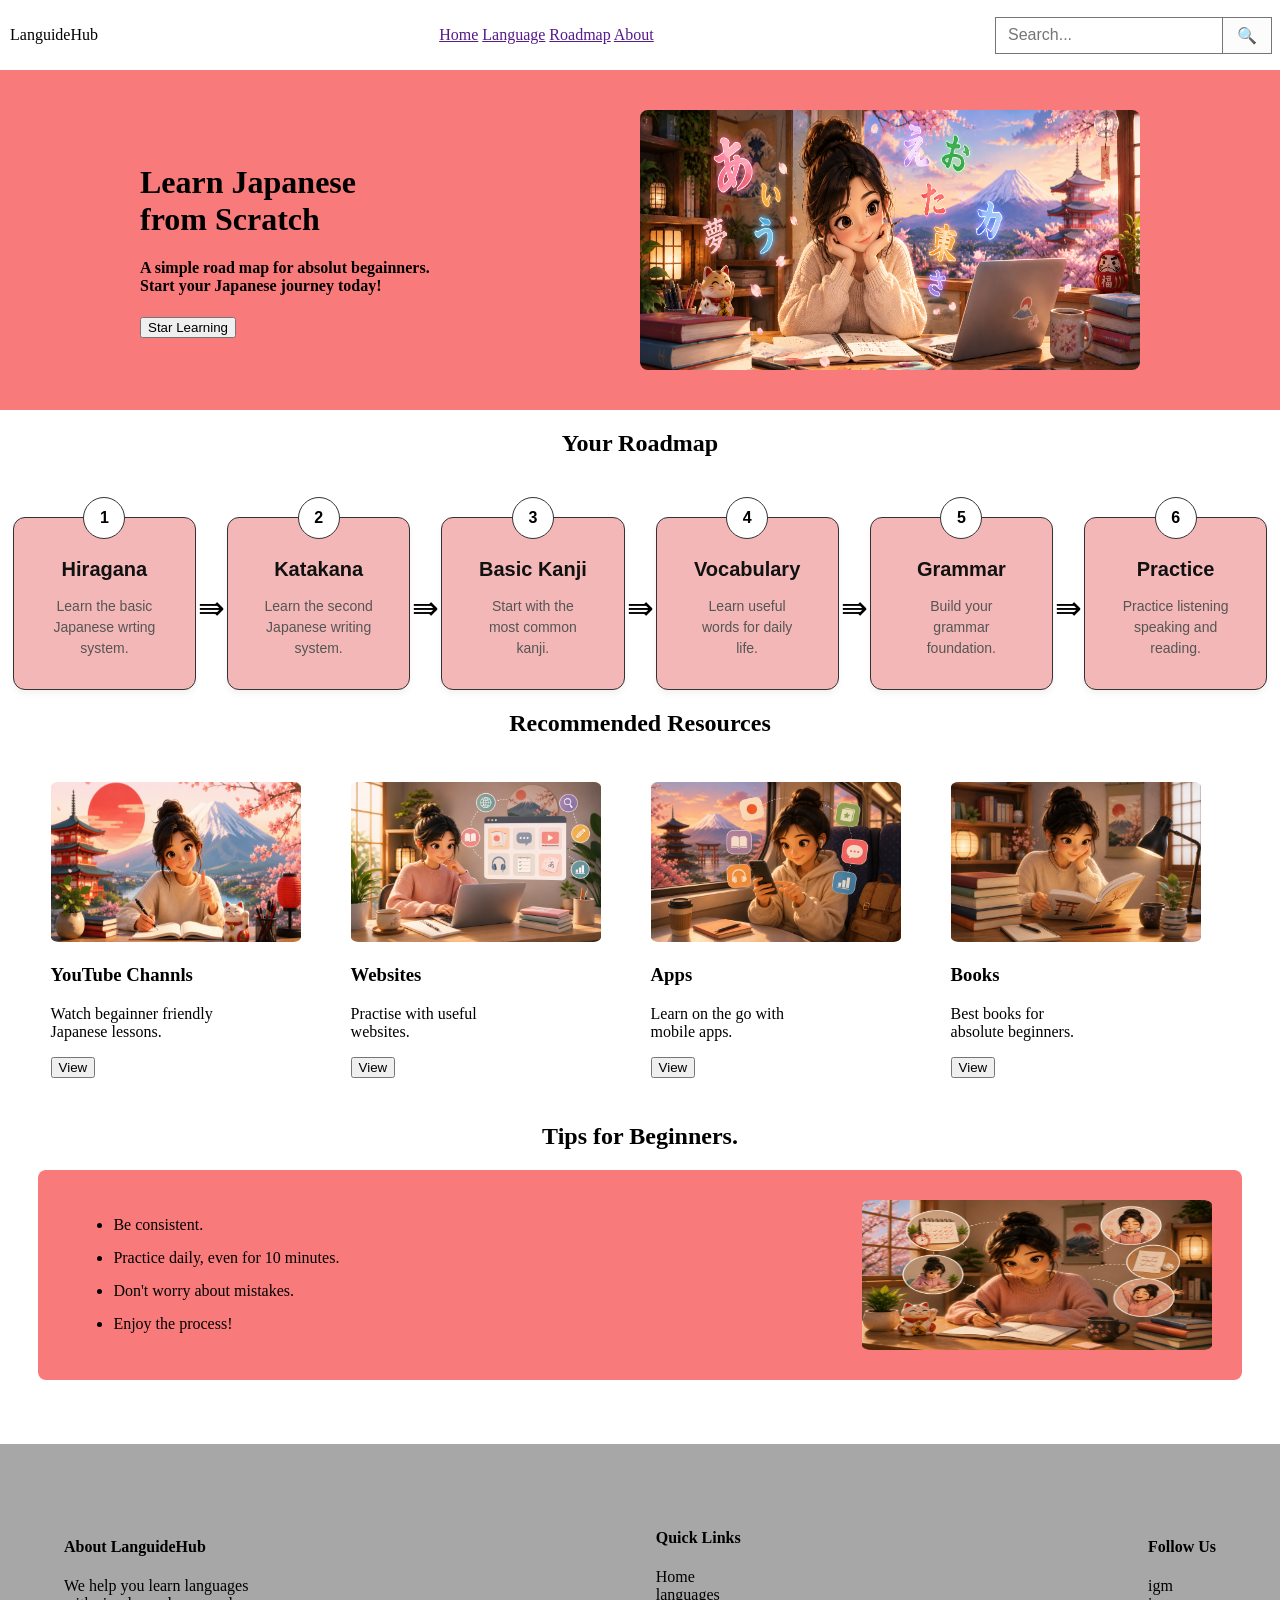
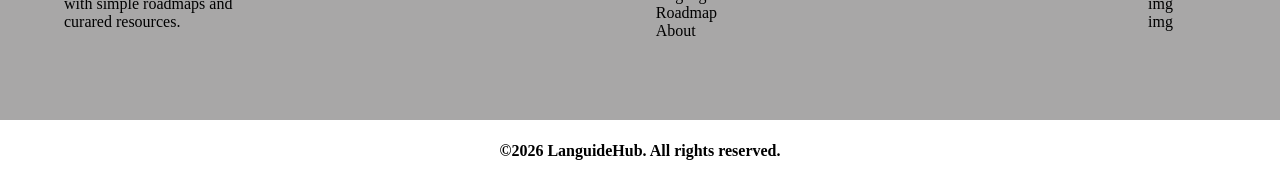
==== templates/index.html @ 1a625ba5 "Added Hiragana page and builded a table for hiragana." ====
<!DOCTYPE html>
<html lang="en">

<head>
  <link rel="stylesheet" href="../static/style.css"> <!--Linking html with css */ -->
  <meta charset="UTF-8">
  <title>Japanese-Roadmap</title>
</head>

<body>
  <!-- Header -->
  <div id="header">
    <div>
      <p>LanguideHub</p>
    </div>
    <div>
      <nav>
        <a href="">Home</a>
        <a href="">Language</a>
        <a href="">Roadmap</a>
        <a href="">About</a>
      </nav>
    </div>
    <div>
      <form class="classic-search-box" action="/search" method="GET">
        <input type="search" class="classic-input" name="q" placeholder="Search..." required />
        <button type="submit" class="classic-btn">🔍</button>
      </form>
    </div>
  </div>
  <!-- Main Banner -->
  <div class="Main-banner">
    <div id="main-text">
      <div>
        <h1>Learn Japanese <br> from Scratch</h1>
        <h4>A simple road map for absolut begainners. <br>Start your Japanese journey today!</h4>
      </div>
      <button type="button">Star Learning</button>
    </div>
    <img id="banner" src="../static/image/banner.png" alt="Banner">
  </div>
  <!-- Roadmap-title -->
  <div id="card-banner">
    <div id="roadmap">
      <h2>Your Roadmap</h2>
    </div>
    <!-- Card containers -->
    <div id="card-containers">
      <div class="card" id="hiragana-card">
        <div class="step-1">1</div>
        <h3 class="hiragana-title">Hiragana</h3>
        <p class="hiragana-text">Learn the basic <br> Japanese wrting <br> system.</p>
      </div>
      <div class="arrow">⇛</div>
      <div class="card" id="katakana-card">
        <div class="step-2">2</div>
        <h3 class="katakana-title">Katakana</h3>
        <p class="katakana-text">Learn the second <br>Japanese writing <br> system.</p>
      </div>
      <div class="arrow">⇛</div>
      <div class="card" id="basic-kanji-card">
        <div class="step-3">3</div>
        <h3 class="kanji-title">Basic Kanji</h3>
        <p class="kanji-text">Start with the <br> most common <br> kanji.</p>
      </div>
      <div class="arrow">⇛</div>
      <div class="card" id="vocabulary-card">
        <div class="step-4">4</div>
        <h3 class="vocabulary-title">Vocabulary</h3>
        <p class="vocabulary-text">Learn useful <br> words for daily <br> life.</p>
      </div>
      <div class="arrow">⇛</div>
      <div class="card" id="grammar-card">
        <div class="step-5">5</div>
        <h3 class="grammar-title">Grammar</h3>
        <p class="grammar-text">Build your <br> grammar <br>foundation.</p>
      </div>
      <div class="arrow">⇛</div>
      <div class="card" id="practice-card">
        <div class="step-6">6</div>
        <h3 class="practice-title">Practice</h3>
        <p class="practice-text">Practice listening <br> speaking and <br> reading.</p>
      </div>
    </div>
  </div>
  <div>
    <!-- Recommended Resources -->
    <div id="recommended-resources">
      <h2>Recommended Resources</h2>
    </div>
    <!-- Resources -->
    <div id="resources">
      <div id="youtube-">
        <img id="rimage" src="../static/image/youtube.png" alt="youtube">
        <h3>YouTube Channls</h3>
        <p>Watch begainner friendly <br> Japanese lessons.</p>
        <button type="button">View</button>
      </div>
      <div id="websites-">
        <img id="rimage" src="../static/image/websites.png" alt="websites">
        <h3>Websites</h3>
        <p>Practise with useful <br> websites.</p>
        <button type="button">View</button>
      </div>
      <div id="apps-">
        <img id="rimage" src="../static/image/apps.png" alt="apps">
        <h3>Apps</h3>
        <p>Learn on the go with <br> mobile apps.</p>
        <button type="button">View</button>
      </div>
      <div id="books-">
        <img id="rimage" src="../static/image/books.png" alt="books">
        <h3>Books</h3>
        <p>Best books for <br> absolute beginners.</p>
        <button type="button">View</button>
      </div>
    </div>
  </div>
  <!-- Tips -->
  <div>
    <h2 class="tips">Tips for Beginners.</h2>
    <div id="tips-banner">
      <ul class="tips-text">
        <li>Be consistent.</li>
        <li>Practice daily, even for 10 minutes.</li>
        <li>Don't worry about mistakes.</li>
        <li>Enjoy the process!</li>
      </ul>
      <img id="tip-img" src="../static/image/tips.png" alt="tips">
    </div>
  </div>
  <div id="footer">

    <div>
      <h4>About LanguideHub</h4>
      <p>We help you learn languages <br> with simple roadmaps and <br> curared resources.</p>
    </div>
    <div>
      <h4> Quick Links</h4>
      <p>Home <br> languages <br>Roadmap <br>About</p>
    </div>

    <div>
      <h4>Follow Us</h4>
      <p>igm <br> img <br> img </p>
    </div>
  </div>
  <div style="text-align: center;">
    <h4>©2026 LanguideHub. All rights reserved.</h4>
  </div>
</body>

</html>
---- static/style.css ----
/* Container holding the text input and button together */
.classic-search-box {
  display: flex;
  align-items: center;
  width: 100%;
  max-width: 300px;
  border: 1px solid #767676; /* Standard, subtle border outline */
  background-color: #fff;
}

/* The text input area */
.classic-input {
  flex: 1;
  padding: 8px 12px;
  font-size: 16px;
  font-family: Arial, sans-serif;
  border: none;
  outline: none;
  color: #333;
}

/* Light gray placeholder text styling */
.classic-input::placeholder {
  color: #757575;
}

/* The search button on the right side */
.classic-btn {
  padding: 8px 14px;
  font-size: 16px;
  background-color: #fcfcfc;
  color: #000;
  border: none;
  border-left: 1px solid #767676; /* Separates button from text field */
  cursor: pointer;
  display: flex;
  align-items: center;
  justify-content: center;
}

/* Subtle background color change when hovering over the button */
.classic-btn:hover {
  background-color: #f0f0f0;
}

#header{
  display: flex;
  align-items: center;
  justify-content: space-between;
  padding: 10px;
}

#banner{
    width: 500px;
    height: 260px;
    margin-top: 40px;
    margin-right: 100px;
    margin-top: 0%;
    border-radius: 8px;
}
.Main-banner{
display: flex;
  align-items: center; 
  justify-content: space-between; 
  gap: 20px;
  padding: 40px;
  background-color: #f97a7a;
  
  border-radius: 0px;
}
#main-text{
    margin-left: 100px;
}

#roadmap{
    text-align: center;
}


/*CARD CONTAINERS*/
/*  Hiragana Card-containers*/
#hiragana-card{
    position: relative;
    width: 150px;
    padding: 40px 20px 30px 20px;
    margin-top: 40px;
    background-color: rgb(244, 183, 183);
    border: 1px solid #333333;
    border-radius: 12px;
    text-align: center;
    font-family: Arial, sans-serif;
    box-shadow: 0 4px 6px rgba(0, 0, 0, 0.05);
}
/* Styling for the overlapping circle badge */
.step-1{
    position: absolute;
    top: 0;
    left: 50%;
    transform: translate(-50%, -50%); /*Centers the circle perfectly on the top line */
    width: 40px;
    height: 40px;
    background-color: #ffffff;
    border: 1px solid #333333;
    border-radius: 50%;
    display: flex;
    align-items: center;
    justify-content: center;
    font-weight: bold;
    font-size: 16px;
}
/* Typography styling */
.hiragana-title{
     margin: 0 0 15px 0;
  font-size: 20px;
  color: #111111;
}

.hiragana-text{   
  margin: 0;
  font-size: 14px;
  color: #555555;
  line-height: 1.5;

}
/*katakana-card container*/
#katakana-card{
    position: relative;
    width: 150px;
    padding: 40px 20px 30px 20px;
    margin-top: 40px;
    background-color: rgb(244, 183, 183);
    border: 1px solid #333333;
    border-radius: 12px;
    text-align: center;
    font-family: Arial, sans-serif;
    box-shadow: 0 4px 6px rgba(0, 0, 0, 0.05);
}
.step-2{
    position: absolute;
    top: 0;
    left: 50%;
    transform: translate(-50%, -50%); /*Centers the circle perfectly on the top line */
    width: 40px;
    height: 40px;
    background-color: #ffffff;
    border: 1px solid #333333;
    border-radius: 50%;
    display: flex;
    align-items: center;
    justify-content: center;
    font-weight: bold;
    font-size: 16px;
}
.katakana-title{
     margin: 0 0 15px 0;
  font-size: 20px;
  color: #111111;
}
.katakana-text{   
  margin: 0;
  font-size: 14px;
  color: #555555;
  line-height: 1.5;

}
/* Kanji-card container*/
#basic-kanji-card{
    position: relative;
    width: 150px;
    padding: 40px 20px 30px 20px;
    margin-top: 40px;
    background-color: rgb(244, 183, 183);
    border: 1px solid #333333;
    border-radius: 12px;
    text-align: center;
    font-family: Arial, sans-serif;
    box-shadow: 0 4px 6px rgba(0, 0, 0, 0.05);
}
.step-3{
    position: absolute;
    top: 0;
    left: 50%;
    transform: translate(-50%, -50%); /*Centers the circle perfectly on the top line */
    width: 40px;
    height: 40px;
    background-color: #ffffff;
    border: 1px solid #333333;
    border-radius: 50%;
    display: flex;
    align-items: center;
    justify-content: center;
    font-weight: bold;
    font-size: 16px;
}
.kanji-title{
     margin: 0 0 15px 0;
  font-size: 20px;
  color: #111111;
}
.kanji-text{   
  margin: 0;
  font-size: 14px;
  color: #555555;
  line-height: 1.5;

}
/* vocabulary-card container*/
#vocabulary-card{
    position: relative;
    width: 150px;
    padding: 40px 20px 30px 20px;
    margin-top: 40px;
    background-color: rgb(244, 183, 183);
    border: 1px solid #333333;
    border-radius: 12px;
    text-align: center;
    font-family: Arial, sans-serif;
    box-shadow: 0 4px 6px rgba(0, 0, 0, 0.05);
}
.step-4{
    position: absolute;
    top: 0;
    left: 50%;
    transform: translate(-50%, -50%); /*Centers the circle perfectly on the top line */
    width: 40px;
    height: 40px;
    background-color: #ffffff;
    border: 1px solid #333333;
    border-radius: 50%;
    display: flex;
    align-items: center;
    justify-content: center;
    font-weight: bold;
    font-size: 16px;
}
.vocabulary-title{
     margin: 0 0 15px 0;
  font-size: 20px;
  color: #111111;
}
.vocabulary-text{   
  margin: 0;
  font-size: 14px;
  color: #555555;
  line-height: 1.5;

}
/* grammar-card container*/
#grammar-card{
    position: relative;
    width: 150px;
    padding: 40px 20px 30px 20px;
    margin-top: 40px;
    background-color: rgb(244, 183, 183);
    border: 1px solid #333333;
    border-radius: 12px;
    text-align: center;
    font-family: Arial, sans-serif;
    box-shadow: 0 4px 6px rgba(0, 0, 0, 0.05);
}
.step-5{
    position: absolute;
    top: 0;
    left: 50%;
    transform: translate(-50%, -50%); /*Centers the circle perfectly on the top line */
    width: 40px;
    height: 40px;
    background-color: #ffffff;
    border: 1px solid #333333;
    border-radius: 50%;
    display: flex;
    align-items: center;
    justify-content: center;
    font-weight: bold;
    font-size: 16px;
}
.grammar-title{
     margin: 0 0 15px 0;
  font-size: 20px;
  color: #111111;
}
.grammar-text{   
  margin: 0;
  font-size: 14px;
  color: #555555;
  line-height: 1.5;

}
/* Practice-card container*/
#practice-card{
    position: relative;
    width: 150px;
    padding: 40px 20px 30px 20px;
    margin-top: 40px;
    background-color: rgb(244, 183, 183);
    border: 1px solid #333333;
    border-radius: 12px;
    text-align: center;
    font-family: Arial, sans-serif;
    box-shadow: 0 4px 6px rgba(0, 0, 0, 0.05);
}
.step-6{
    position: absolute;
    top: 0;
    left: 50%;
    transform: translate(-50%, -50%); /*Centers the circle perfectly on the top line */
    width: 40px;
    height: 40px;
    background-color: #ffffff;
    border: 1px solid #333333;
    border-radius: 50%;
    display: flex;
    align-items: center;
    justify-content: center;
    font-weight: bold;
    font-size: 16px;
}
.practice-title{
     margin: 0 0 15px 0;
  font-size: 20px;
  color: #111111;
}
.practice-text{   
  margin: 0;
  font-size: 14px;
  color: #555555;
  line-height: 1.5;

}

#card-containers{
    display: flex;
    align-items: center;      /* Vertically centers the arrow with the cards */
    justify-content: center;
    gap: 2px;
    margin: 1%;
}
.arrow {
    margin-top: 4%;
  font-size: 2rem;
}
/* Recomanded */
#recommended-resources{
  text-align: center;
}
#rimage{
  width: 250px;
  height: 160px;
  border-radius: 3%;
}
#resources{
  display: flex;
  padding-left: 2%;
  align-items: center;
}
#youtube-,
#websites-,
#apps-,
#books-{
  margin: 25px;
}
/* tips */
.tips{
  text-align: center;
}
#tip-img{
  width: 350px;
  height: 150px;
  border-radius: 3%;
  
}
#tips-banner{
  display: flex;
  align-items: center;
  justify-content: space-between;
  gap: 20px;

  background-color: #f97a7a;
  padding: 30px;
  border-radius: 8px;
  margin-right: 3%;
  margin-left: 3%;
}
.tips-text{
  margin-left: 5px;
  display: flex;
  flex-direction: column; /* Keeps the list vertical */
  gap: 15px;            /* Adds 15px of space between each li */
}
#footer{
  display: flex;
  align-items: center;
  justify-content: space-between;
  padding: 5%;
  background-color: #a8a7a7;
  margin-top: 5%;

}
body {
    margin: 0;
    padding: 0;
}
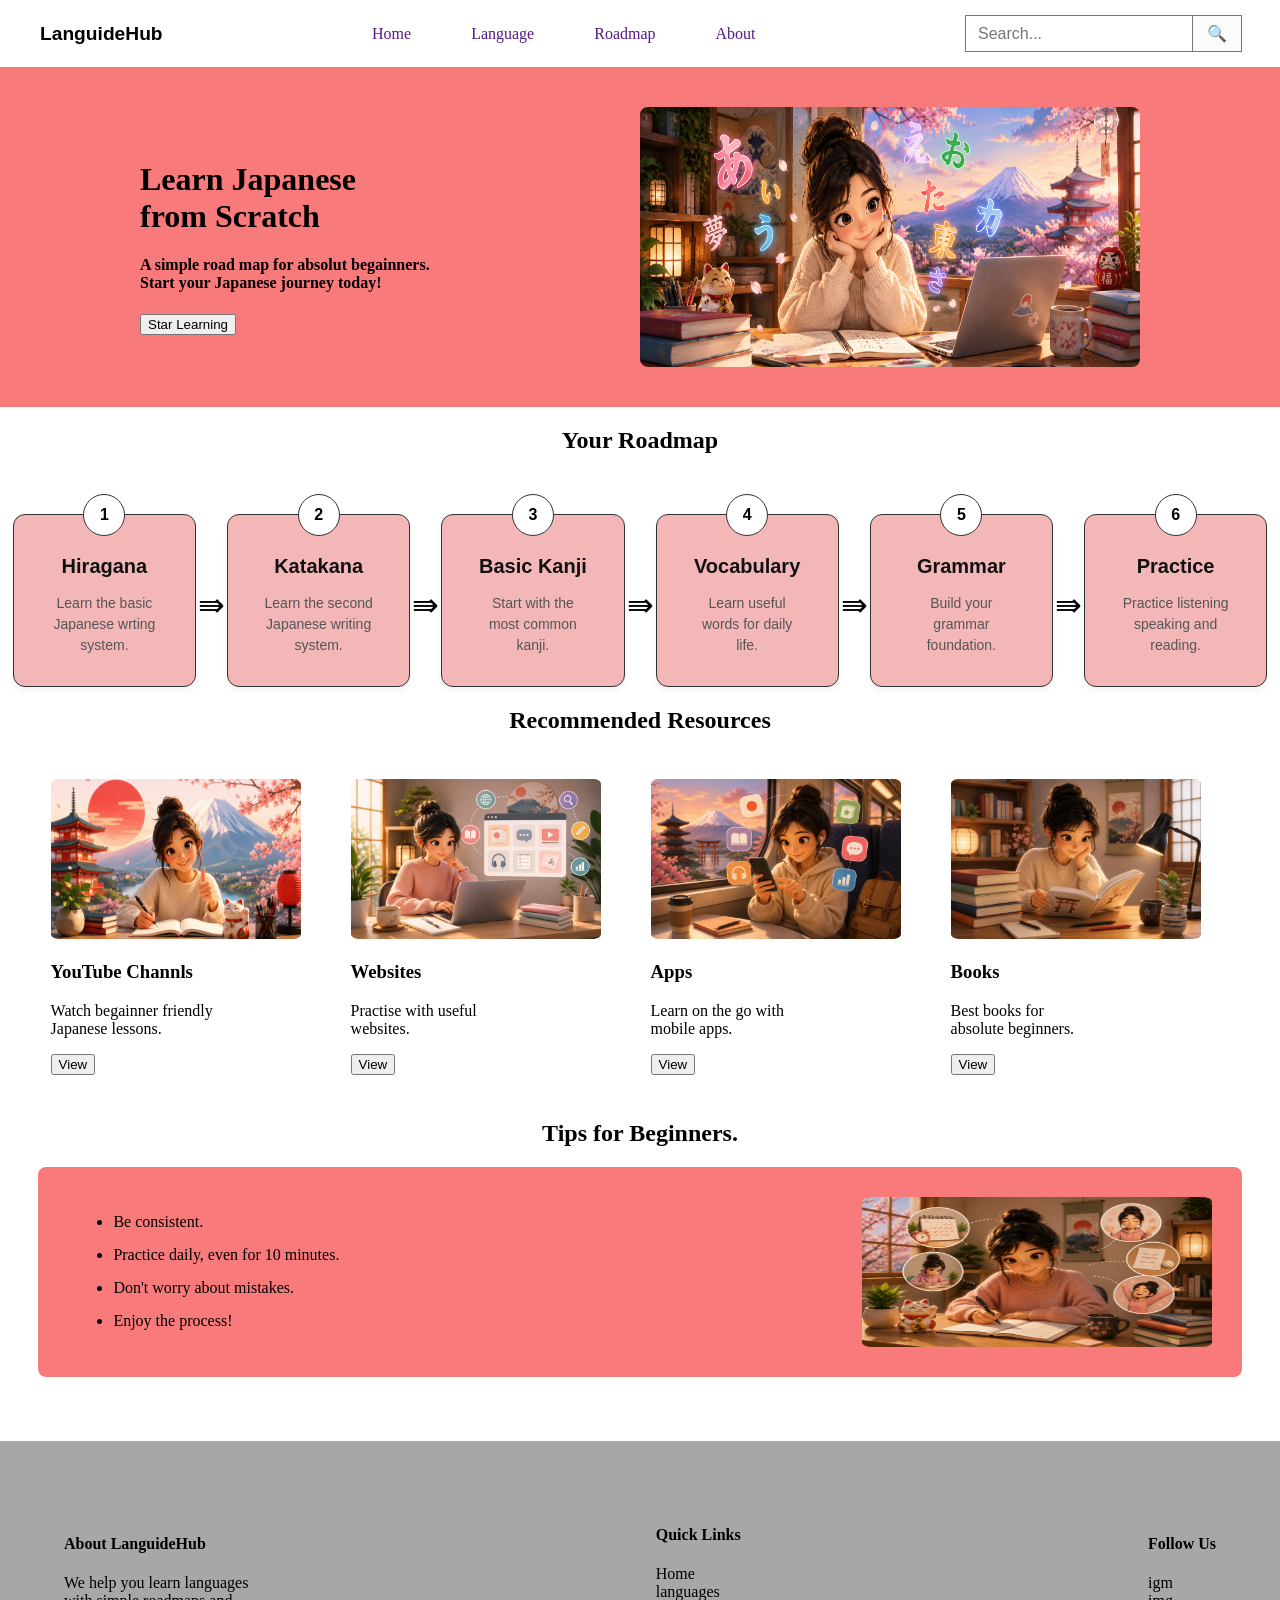
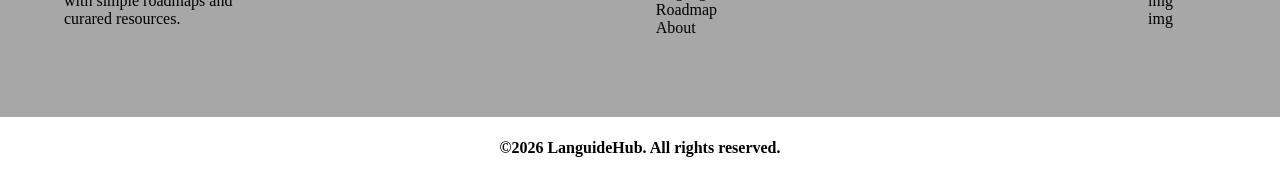
==== commit 37c8bd0f: "Added header with basic scc" ====
--- a/templates/index.html
+++ b/templates/index.html
@@ -14,7 +14,7 @@
       <p>LanguideHub</p>
     </div>
     <div>
-      <nav>
+      <nav id="navbar">
         <a href="">Home</a>
         <a href="">Language</a>
         <a href="">Roadmap</a>
--- a/static/style.css
+++ b/static/style.css
@@ -42,12 +42,35 @@
 .classic-btn:hover {
   background-color: #f0f0f0;
 }
-
+/* ======================================================================
+                          header
+=========================================================================*/
 #header{
   display: flex;
   align-items: center;
   justify-content: space-between;
-  padding: 10px;
+  padding: 15px 40px;
+  background-color: #ffffff;
+}
+#navbar nav{
+    display: plex;
+    gap: 24px;
+}
+#header nav{
+  display: flex;
+  gap: 60px;
+}
+#header nav a{
+    text-decoration: none;
+}
+#header nav a:hover{
+    color: #0066cc;
+}
+#header p {
+  margin: 0;                      /* Removes default browser paragraph spacing */
+  font-family: Arial, sans-serif;
+  font-weight: bold;
+  font-size: 1.2rem;
 }
 
 #banner{
